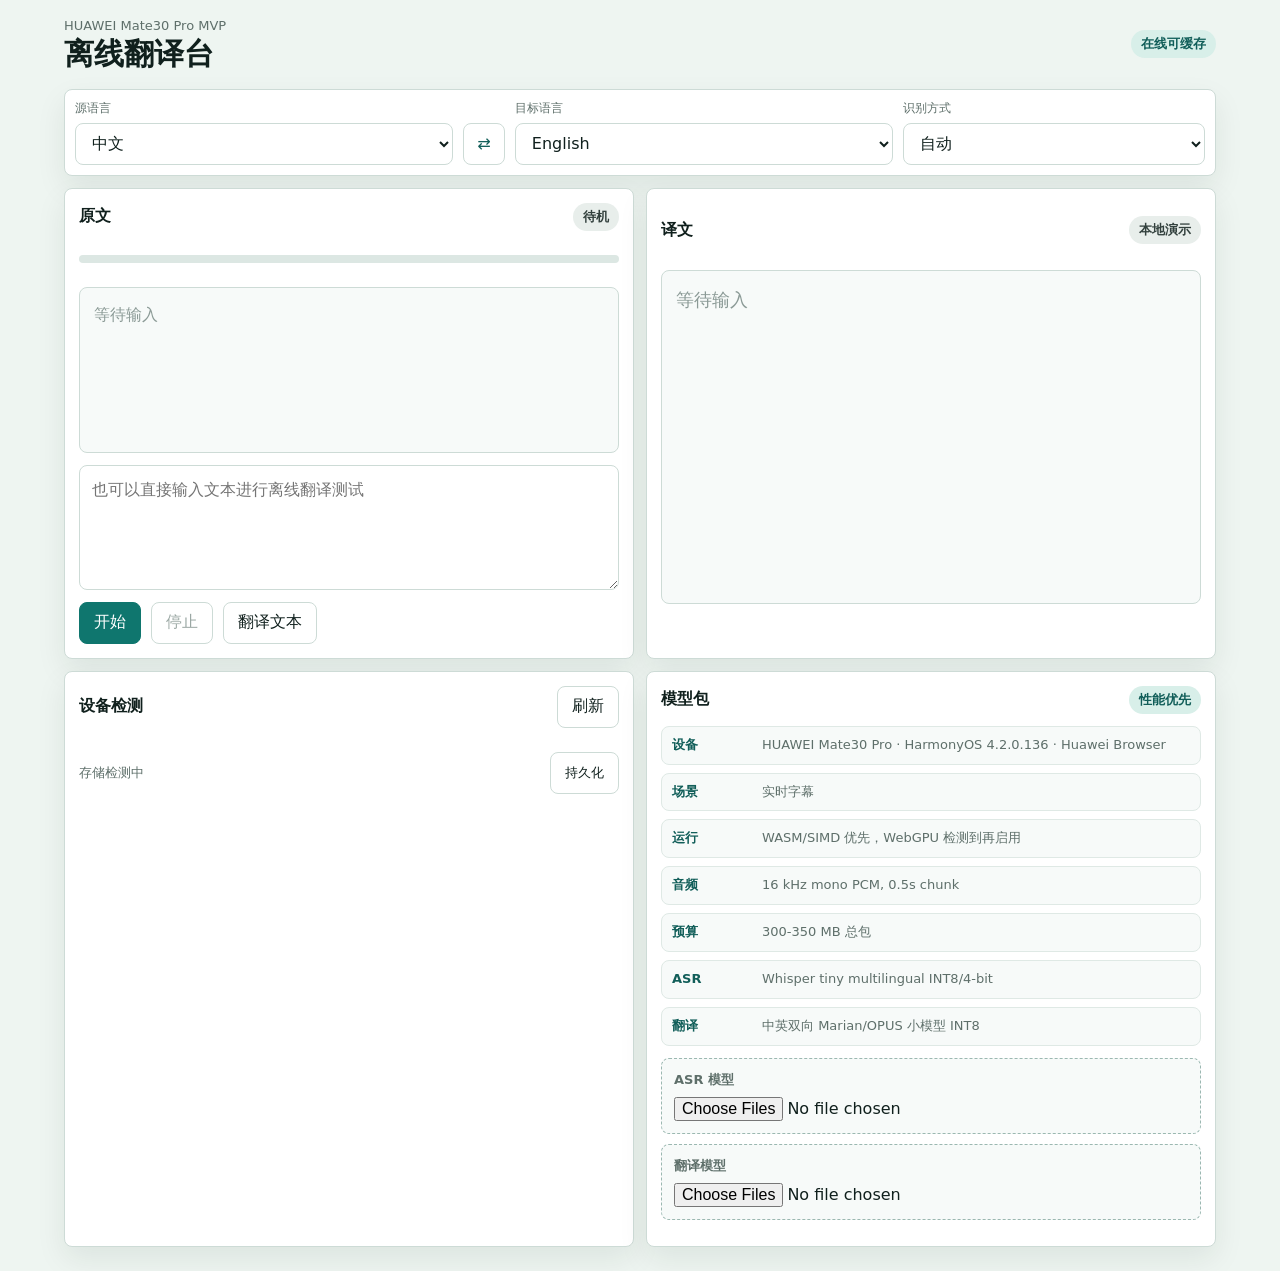
==== pwa-translator-mvp/index.html @ 2f546841 "Add offline translator PWA MVP" ====
<!doctype html>
<html lang="zh-CN">
  <head>
    <meta charset="utf-8" />
    <meta name="viewport" content="width=device-width, initial-scale=1, viewport-fit=cover" />
    <meta name="theme-color" content="#0f766e" />
    <meta name="description" content="Mate30 Pro offline speech translation PWA MVP" />
    <link rel="manifest" href="./manifest.webmanifest" />
    <link rel="icon" href="./icons/icon.svg" type="image/svg+xml" />
    <link rel="stylesheet" href="./styles.css" />
    <title>离线翻译台</title>
  </head>
  <body>
    <main class="shell">
      <header class="topbar">
        <div>
          <p class="eyebrow">HUAWEI Mate30 Pro MVP</p>
          <h1>离线翻译台</h1>
        </div>
        <div class="top-actions">
          <span class="status-pill" id="offlineStatus">检测中</span>
          <button class="icon-button" id="installButton" type="button" title="安装到桌面" hidden>
            <span aria-hidden="true">+</span>
          </button>
        </div>
      </header>

      <section class="control-strip" aria-label="翻译控制">
        <label>
          <span>源语言</span>
          <select id="sourceLang">
            <option value="zh-CN">中文</option>
            <option value="en-US">English</option>
          </select>
        </label>
        <button class="swap-button" id="swapLangs" type="button" title="交换语言">⇄</button>
        <label>
          <span>目标语言</span>
          <select id="targetLang">
            <option value="en-US">English</option>
            <option value="zh-CN">中文</option>
          </select>
        </label>
        <label>
          <span>识别方式</span>
          <select id="speechMode">
            <option value="auto">自动</option>
            <option value="browser">浏览器 ASR</option>
            <option value="manual">文本输入</option>
          </select>
        </label>
      </section>

      <section class="stage" aria-label="实时翻译">
        <div class="panel transcript-panel">
          <div class="panel-header">
            <h2>原文</h2>
            <span id="asrBadge" class="badge neutral">待机</span>
          </div>
          <div class="live-meter" aria-hidden="true">
            <span id="meterFill"></span>
          </div>
          <div class="text-output" id="sourceOutput" aria-live="polite"></div>
          <textarea id="manualInput" rows="4" placeholder="也可以直接输入文本进行离线翻译测试"></textarea>
          <div class="button-row">
            <button class="primary" id="startButton" type="button">开始</button>
            <button id="stopButton" type="button" disabled>停止</button>
            <button id="translateButton" type="button">翻译文本</button>
          </div>
        </div>

        <div class="panel translation-panel">
          <div class="panel-header">
            <h2>译文</h2>
            <span id="translatorBadge" class="badge neutral">本地演示</span>
          </div>
          <div class="text-output translated" id="translationOutput" aria-live="polite"></div>
          <div class="history" id="historyList"></div>
        </div>
      </section>

      <section class="grid" aria-label="设备和模型">
        <div class="panel">
          <div class="panel-header">
            <h2>设备检测</h2>
            <button id="refreshCapabilities" type="button">刷新</button>
          </div>
          <div class="capability-list" id="capabilityList"></div>
          <div class="storage-line">
            <span id="storageText">存储检测中</span>
            <button id="persistStorage" type="button">持久化</button>
          </div>
        </div>

        <div class="panel">
          <div class="panel-header">
            <h2>模型包</h2>
            <span class="badge good">性能优先</span>
          </div>
          <div class="model-plan" id="modelPlan"></div>
          <div class="model-slots">
            <label class="file-drop">
              <span>ASR 模型</span>
              <input id="asrModelInput" type="file" multiple accept=".onnx,.wasm,.bin,.json,.tflite" />
            </label>
            <label class="file-drop">
              <span>翻译模型</span>
              <input id="translatorModelInput" type="file" multiple accept=".onnx,.wasm,.bin,.json,.tflite" />
            </label>
          </div>
          <div class="model-state" id="modelState"></div>
        </div>
      </section>
    </main>

    <script src="./app.js" type="module"></script>
  </body>
</html>
---- pwa-translator-mvp/styles.css ----
:root {
  color-scheme: light;
  --bg: #eef5f1;
  --surface: #ffffff;
  --surface-soft: #f7faf9;
  --ink: #10201d;
  --muted: #5e6f6a;
  --line: #cddbd6;
  --teal: #0f766e;
  --teal-dark: #115e59;
  --blue: #2563eb;
  --amber: #b45309;
  --red: #b42318;
  --shadow: 0 12px 30px rgba(16, 32, 29, 0.08);
}

* {
  box-sizing: border-box;
}

html {
  min-height: 100%;
}

body {
  margin: 0;
  min-height: 100%;
  background: var(--bg);
  color: var(--ink);
  font-family:
    system-ui,
    -apple-system,
    BlinkMacSystemFont,
    "Segoe UI",
    sans-serif;
}

button,
select,
textarea,
input {
  font: inherit;
}

button,
select {
  min-height: 42px;
}

button {
  border: 1px solid var(--line);
  border-radius: 8px;
  background: var(--surface);
  color: var(--ink);
  padding: 0 14px;
  cursor: pointer;
}

button:disabled {
  color: #9aa7a3;
  cursor: not-allowed;
}

button.primary {
  border-color: var(--teal);
  background: var(--teal);
  color: #ffffff;
}

select,
textarea {
  width: 100%;
  border: 1px solid var(--line);
  border-radius: 8px;
  background: var(--surface);
  color: var(--ink);
}

select {
  padding: 0 12px;
}

textarea {
  min-height: 116px;
  resize: vertical;
  padding: 12px;
  line-height: 1.55;
}

.shell {
  width: min(1180px, 100%);
  margin: 0 auto;
  padding: max(18px, env(safe-area-inset-top)) 14px max(24px, env(safe-area-inset-bottom));
}

.topbar {
  display: flex;
  align-items: center;
  justify-content: space-between;
  gap: 16px;
  margin-bottom: 18px;
}

.eyebrow {
  margin: 0 0 4px;
  color: var(--muted);
  font-size: 13px;
}

h1,
h2 {
  margin: 0;
  font-weight: 720;
}

h1 {
  font-size: 30px;
  line-height: 1.12;
}

h2 {
  font-size: 16px;
}

.top-actions,
.button-row,
.panel-header,
.storage-line {
  display: flex;
  align-items: center;
  gap: 10px;
}

.top-actions {
  flex-shrink: 0;
}

.status-pill,
.badge {
  display: inline-flex;
  align-items: center;
  justify-content: center;
  min-height: 28px;
  border-radius: 999px;
  padding: 0 10px;
  white-space: nowrap;
  font-size: 13px;
  font-weight: 650;
}

.status-pill {
  background: #d8efe9;
  color: var(--teal-dark);
}

.badge.neutral {
  background: #e8eeeb;
  color: #33413e;
}

.badge.good {
  background: #d8efe9;
  color: var(--teal-dark);
}

.badge.warn,
.badge.warm {
  background: #fff1d6;
  color: var(--amber);
}

.badge.bad {
  background: #ffe4df;
  color: var(--red);
}

.icon-button {
  width: 42px;
  padding: 0;
  font-size: 22px;
  line-height: 1;
}

.control-strip {
  display: grid;
  grid-template-columns: minmax(0, 1fr) 42px minmax(0, 1fr) minmax(132px, 0.8fr);
  gap: 10px;
  margin-bottom: 12px;
  padding: 10px;
  border: 1px solid var(--line);
  border-radius: 8px;
  background: var(--surface);
  box-shadow: var(--shadow);
}

.control-strip label {
  display: grid;
  gap: 6px;
  min-width: 0;
}

.control-strip span {
  color: var(--muted);
  font-size: 12px;
}

.swap-button {
  align-self: end;
  width: 42px;
  padding: 0;
  color: var(--teal-dark);
}

.stage,
.grid {
  display: grid;
  gap: 12px;
}

.stage {
  grid-template-columns: minmax(0, 1fr) minmax(0, 1fr);
  margin-bottom: 12px;
}

.grid {
  grid-template-columns: minmax(0, 1fr) minmax(0, 1fr);
}

.panel {
  min-width: 0;
  border: 1px solid var(--line);
  border-radius: 8px;
  background: var(--surface);
  box-shadow: var(--shadow);
  padding: 14px;
}

.panel-header {
  justify-content: space-between;
  margin-bottom: 12px;
}

.live-meter {
  height: 8px;
  overflow: hidden;
  border-radius: 999px;
  background: #dce7e3;
  margin-bottom: 12px;
}

.live-meter span {
  display: block;
  width: 0%;
  height: 100%;
  border-radius: inherit;
  background: linear-gradient(90deg, var(--teal), var(--blue));
  transition: width 120ms linear;
}

.text-output {
  min-height: 166px;
  border: 1px solid var(--line);
  border-radius: 8px;
  background: var(--surface-soft);
  padding: 14px;
  line-height: 1.65;
  white-space: pre-wrap;
  overflow-wrap: anywhere;
}

.text-output:empty::before {
  content: "等待输入";
  color: #8b9a96;
}

.translated {
  min-height: 306px;
  font-size: 18px;
}

.transcript-panel {
  display: grid;
  gap: 12px;
}

.translation-panel {
  display: grid;
  grid-template-rows: auto minmax(240px, auto) auto;
}

.button-row {
  flex-wrap: wrap;
}

.capability-list {
  display: grid;
  gap: 8px;
}

.capability {
  display: grid;
  grid-template-columns: 98px minmax(0, 1fr) auto;
  gap: 8px;
  align-items: center;
  min-height: 36px;
  border: 1px solid #dfe9e5;
  border-radius: 8px;
  background: var(--surface-soft);
  padding: 8px 10px;
}

.capability strong,
.capability span {
  min-width: 0;
}

.capability strong {
  font-size: 13px;
}

.capability span {
  color: var(--muted);
  font-size: 12px;
  overflow-wrap: anywhere;
}

.dot {
  width: 10px;
  height: 10px;
  border-radius: 50%;
  background: #a2ada9;
}

.dot.good {
  background: var(--teal);
}

.dot.warn {
  background: var(--amber);
}

.dot.bad {
  background: var(--red);
}

.storage-line {
  justify-content: space-between;
  margin-top: 12px;
  color: var(--muted);
  font-size: 13px;
}

.model-slots {
  display: grid;
  gap: 10px;
}

.model-plan {
  display: grid;
  gap: 8px;
  margin-bottom: 12px;
}

.plan-row {
  display: grid;
  grid-template-columns: 82px minmax(0, 1fr);
  gap: 8px;
  border: 1px solid #dfe9e5;
  border-radius: 8px;
  background: var(--surface-soft);
  padding: 9px 10px;
  line-height: 1.45;
}

.plan-row strong {
  color: var(--teal-dark);
  font-size: 13px;
}

.plan-row span {
  color: var(--muted);
  font-size: 13px;
  overflow-wrap: anywhere;
}

.file-drop {
  display: grid;
  gap: 8px;
  border: 1px dashed #9bb8b1;
  border-radius: 8px;
  background: var(--surface-soft);
  padding: 12px;
}

.file-drop span {
  color: var(--muted);
  font-size: 13px;
  font-weight: 650;
}

.file-drop input {
  max-width: 100%;
}

.model-state,
.history {
  display: grid;
  gap: 8px;
  margin-top: 12px;
}

.history-item,
.model-item {
  border-left: 3px solid var(--teal);
  background: var(--surface-soft);
  padding: 10px;
  color: var(--muted);
  font-size: 13px;
  line-height: 1.5;
  overflow-wrap: anywhere;
}

@media (max-width: 820px) {
  .shell {
    padding-left: 10px;
    padding-right: 10px;
  }

  .topbar {
    align-items: flex-start;
  }

  h1 {
    font-size: 26px;
  }

  .control-strip,
  .stage,
  .grid {
    grid-template-columns: 1fr;
  }

  .swap-button {
    justify-self: start;
    align-self: center;
  }

  .translated {
    min-height: 220px;
  }

  .capability {
    grid-template-columns: 88px minmax(0, 1fr) auto;
  }

  .plan-row {
    grid-template-columns: 72px minmax(0, 1fr);
  }
}
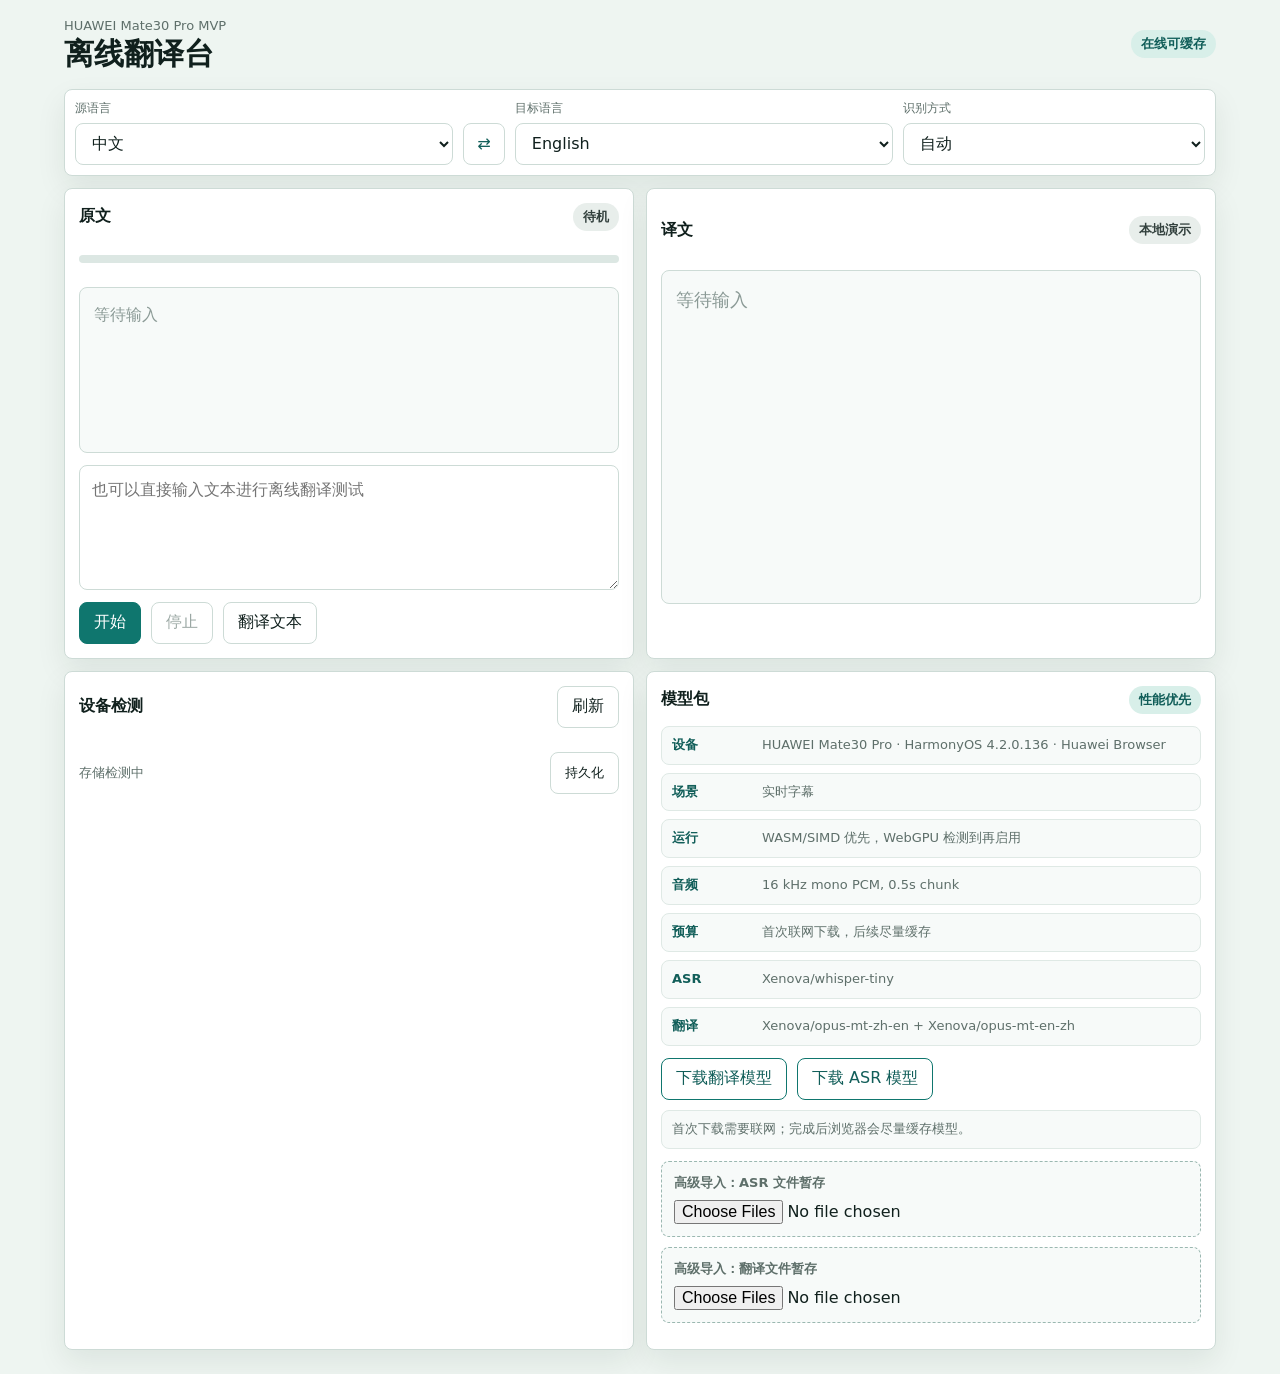
==== commit 0f194542: "Add browser model downloads" ====
--- a/pwa-translator-mvp/index.html
+++ b/pwa-translator-mvp/index.html
@@ -98,13 +98,18 @@
             <span class="badge good">性能优先</span>
           </div>
           <div class="model-plan" id="modelPlan"></div>
+          <div class="model-actions">
+            <button id="loadTranslatorModels" type="button">下载翻译模型</button>
+            <button id="loadAsrModel" type="button">下载 ASR 模型</button>
+          </div>
+          <div class="model-progress" id="modelProgress">首次下载需要联网；完成后浏览器会尽量缓存模型。</div>
           <div class="model-slots">
             <label class="file-drop">
-              <span>ASR 模型</span>
+              <span>高级导入：ASR 文件暂存</span>
               <input id="asrModelInput" type="file" multiple accept=".onnx,.wasm,.bin,.json,.tflite" />
             </label>
             <label class="file-drop">
-              <span>翻译模型</span>
+              <span>高级导入：翻译文件暂存</span>
               <input id="translatorModelInput" type="file" multiple accept=".onnx,.wasm,.bin,.json,.tflite" />
             </label>
           </div>
--- a/pwa-translator-mvp/styles.css
+++ b/pwa-translator-mvp/styles.css
@@ -361,6 +361,31 @@
   margin-bottom: 12px;
 }
 
+.model-actions {
+  display: flex;
+  flex-wrap: wrap;
+  gap: 10px;
+  margin-bottom: 10px;
+}
+
+.model-actions button {
+  border-color: var(--teal);
+  color: var(--teal-dark);
+}
+
+.model-progress {
+  min-height: 38px;
+  border: 1px solid #dfe9e5;
+  border-radius: 8px;
+  background: var(--surface-soft);
+  color: var(--muted);
+  padding: 9px 10px;
+  font-size: 13px;
+  line-height: 1.45;
+  margin-bottom: 12px;
+  overflow-wrap: anywhere;
+}
+
 .plan-row {
   display: grid;
   grid-template-columns: 82px minmax(0, 1fr);
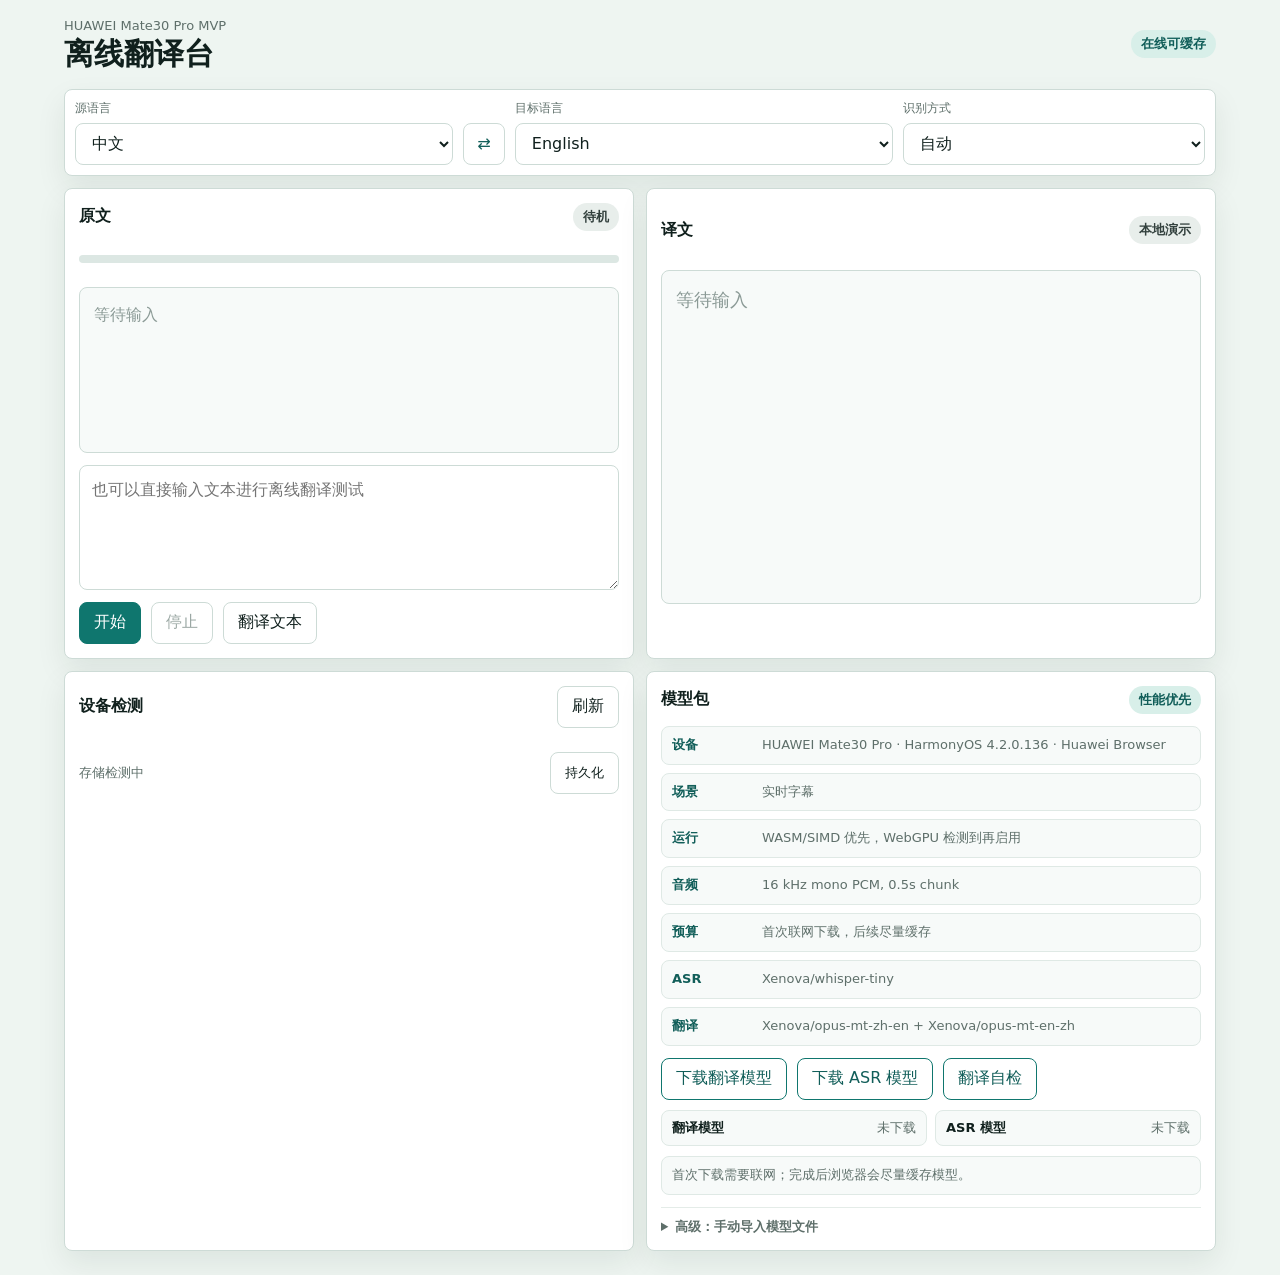
==== commit 557a9a49: "Clarify model runtime state" ====
--- a/pwa-translator-mvp/index.html
+++ b/pwa-translator-mvp/index.html
@@ -101,9 +101,13 @@
           <div class="model-actions">
             <button id="loadTranslatorModels" type="button">下载翻译模型</button>
             <button id="loadAsrModel" type="button">下载 ASR 模型</button>
+            <button id="selfTestModels" type="button">翻译自检</button>
           </div>
+          <div class="runtime-state" id="runtimeState"></div>
           <div class="model-progress" id="modelProgress">首次下载需要联网；完成后浏览器会尽量缓存模型。</div>
-          <div class="model-slots">
+          <details class="advanced-import">
+            <summary>高级：手动导入模型文件</summary>
+            <div class="model-slots">
             <label class="file-drop">
               <span>高级导入：ASR 文件暂存</span>
               <input id="asrModelInput" type="file" multiple accept=".onnx,.wasm,.bin,.json,.tflite" />
@@ -112,8 +116,9 @@
               <span>高级导入：翻译文件暂存</span>
               <input id="translatorModelInput" type="file" multiple accept=".onnx,.wasm,.bin,.json,.tflite" />
             </label>
-          </div>
-          <div class="model-state" id="modelState"></div>
+            </div>
+            <div class="model-state" id="modelState"></div>
+          </details>
         </div>
       </section>
     </main>
--- a/pwa-translator-mvp/styles.css
+++ b/pwa-translator-mvp/styles.css
@@ -386,6 +386,48 @@
   overflow-wrap: anywhere;
 }
 
+.runtime-state {
+  display: grid;
+  grid-template-columns: repeat(2, minmax(0, 1fr));
+  gap: 8px;
+  margin-bottom: 10px;
+}
+
+.runtime-item {
+  display: flex;
+  align-items: center;
+  justify-content: space-between;
+  gap: 8px;
+  min-height: 36px;
+  border: 1px solid #dfe9e5;
+  border-radius: 8px;
+  background: var(--surface-soft);
+  padding: 8px 10px;
+  color: var(--muted);
+  font-size: 13px;
+}
+
+.runtime-item strong {
+  color: var(--ink);
+}
+
+.advanced-import {
+  border-top: 1px solid #e4ece8;
+  margin-top: 12px;
+  padding-top: 10px;
+}
+
+.advanced-import summary {
+  cursor: pointer;
+  color: var(--muted);
+  font-size: 13px;
+  font-weight: 650;
+}
+
+.advanced-import[open] summary {
+  margin-bottom: 10px;
+}
+
 .plan-row {
   display: grid;
   grid-template-columns: 82px minmax(0, 1fr);
@@ -481,4 +523,8 @@
   .plan-row {
     grid-template-columns: 72px minmax(0, 1fr);
   }
-}
+
+  .runtime-state {
+    grid-template-columns: 1fr;
+  }
+}
